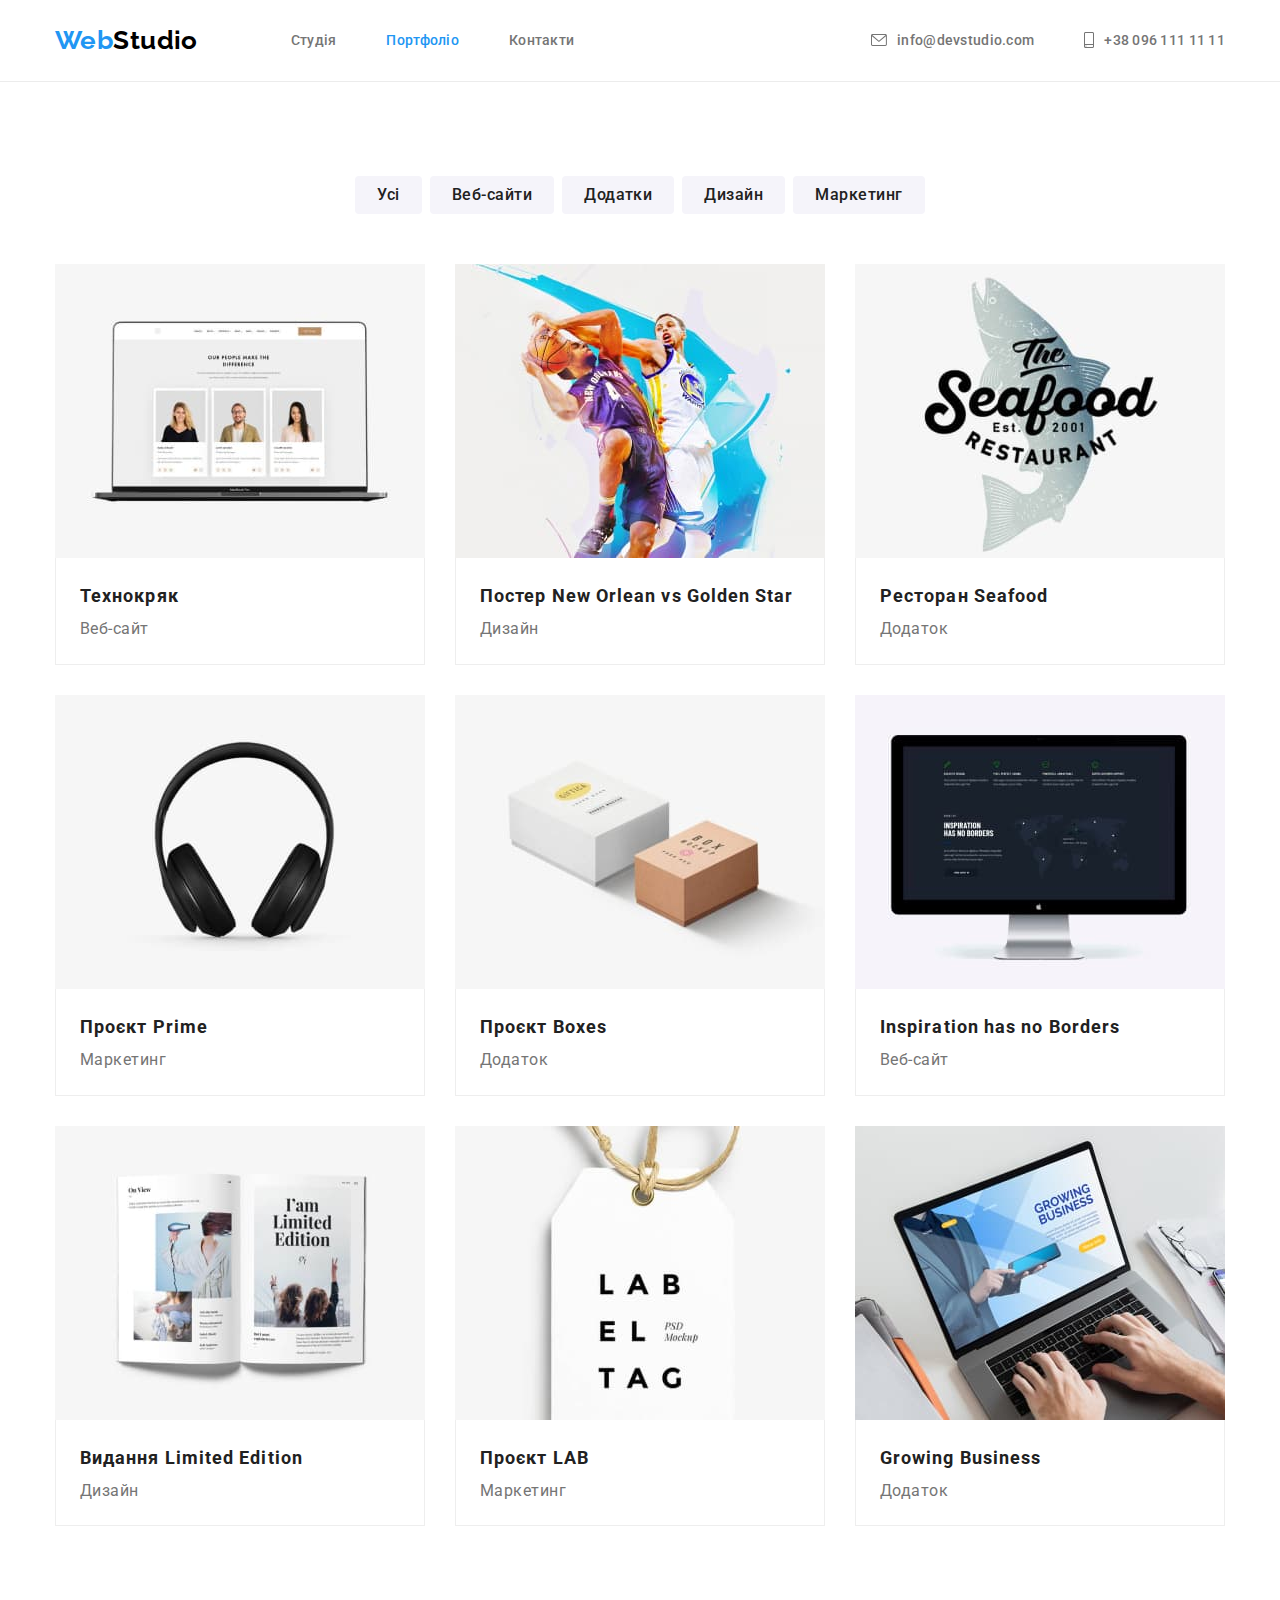
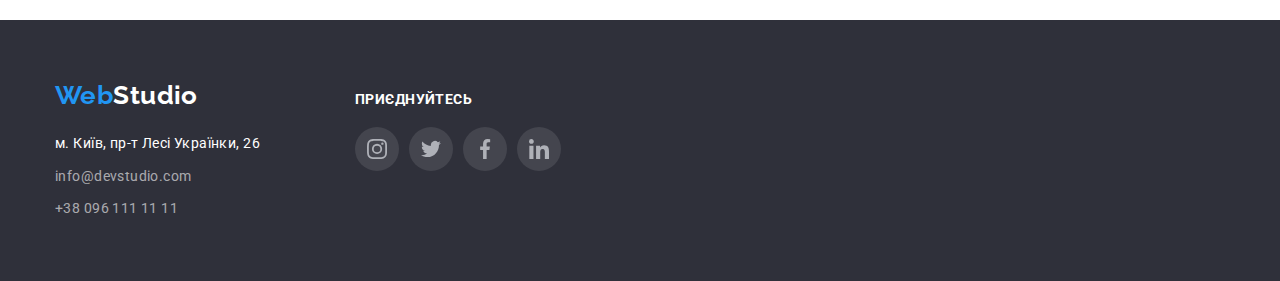
==== portfolio.html @ 28e197c4 "about" ====
<!DOCTYPE html>
<html lang="uk">
  <head>
    <meta charset="UTF-8" >
    <meta http-equiv="X-UA-Compatible" content="IE=edge" >
    <meta name="viewport" content="width=device-width, initial-scale=1.0" >
    <link
      href="https://fonts.googleapis.com/css2?family=Raleway:wght@700&family=Roboto:wght@400;500;700;900&display=swap"
      rel="stylesheet"
    >
    <title>Document</title>
    <link
      rel="stylesheet"
      href="https://cdnjs.cloudflare.com/ajax/libs/modern-normalize/1.1.0/modern-normalize.min.css"
    >
    <link rel="stylesheet" href="./style/style.css" >
  </head>

  <body>
    <header class="head">
      <div class="head-nav container">
        <nav class="navigation">
          <a href="./index.html" class="logo"
            ><span class="logo-first">Web</span
            ><span class="logo-second">Studio</span></a>
          <ul class="nav-list">
            <li class="list">
              <a class="nav-link link" href="./index.html">Студія</a>
            </li>
            <li class="list">
              <a class="nav-link link current" href="./portfolio.html"
                >Портфоліо</a>
            </li>
            <li class="list"><a class="nav-link link" href="">Контакти</a></li>
          </ul>
        </nav>
        <ul class="nav-contacts">
          <li class="list">
            <a class="link icon-link" href="mailto:info@devstudio.com">
              <svg class="icon" width="16" height="12">
                <use href="./image/symbol-defs.svg#icon-envelope"></use>
              </svg>
        
              <span>info@devstudio.com</span></a>
          </li>
        
          <li class="list">
            <a class="link icon-link" href="tel:380961111111">
              <svg class="icon icon-smartphone" width="10" height="16">
                <use href="./image/symbol-defs.svg#icon-smartphone"></use>
              </svg>
              <span>+38 096 111 11 11</span></a>
          </li>
        </ul>
      </div>
    </header>

   
    <main>
      <section class="portfolio section">
        <div class="container">
          <h1 class="visually-hidden">Портфоліо</h1>

          <ul class="button-list">
            <li class="list">
              <button class="radio-button" type="button">Усі</button>
            </li>
            <li class="list">
              <button class="radio-button" type="button">Веб-сайти</button>
            </li>
            <li class="list">
              <button class="radio-button" type="button">Додатки</button>
            </li>
            <li class="list">
              <button class="radio-button" type="button">Дизайн</button>
            </li>
            <li class="list">
              <button class="radio-button" type="button">Маркетинг</button>
            </li>
          </ul>

          <ul class="portfolio-list">
            <li class="card-group">
              <a class="work-link link" href="">
                <img
                  src="./image/project1.jpg"
                  alt="Ноутбук на якому зображен веб-сайт"
                  width="370">
                <div class="content-group">
                  <h2 class="work-title">Технокряк</h2>
                  <p class="work-text">Веб-сайт</p>
                </div></a>
            </li>

            <li class="card-group">
              <a class="work-link link" href="">
                <img
                  src="./image/project2.jpg"
                  alt="Постер New Orlean vs Golden Star"
                  width="370">
                <div class="content-group">
                  <h2 class="work-title">Постер New Orlean vs Golden Star</h2>
                  <p class="work-text">Дизайн</p>
                </div></a>
            </li>

            <li class="card-group">
              <a class="work-link link" href="">
                <img
                  src="./image/project3.jpg"
                  alt="Логотип ресторану"
                  width="370">
                <div class="content-group">
                  <h2 class="work-title">Ресторан Seafood</h2>
                  <p class="work-text">Додаток</p>
                </div></a>
            </li>

            <li class="card-group">
              <a class="work-link link" href="">
                <img src="./image/project4.jpg" alt="Навушники" width="370">
                <div class="content-group">
                  <h2 class="work-title">Проєкт Prime</h2>
                  <p class="work-text">Маркетинг</p>
                </div></a>
            </li>

            <li class="card-group">
              <a class="work-link link" href="">
                <img
                  src="./image/project5.jpg"
                  alt="Брендовані коробки"
                  width="370">
                <div class="content-group">
                  <h2 class="work-title">Проєкт Boxes</h2>
                  <p class="work-text">Додаток</p>
                </div></a>
            </li>

            <li class="card-group">
              <a class="work-link link" href="">
                <img
                  src="./image/project6.jpg"
                  alt="Компьютер на якому зображен веб-сайт"
                  width="370">
                <div class="content-group">
                  <h2 class="work-title">Inspiration has no Borders</h2>
                  <p class="work-text">Веб-сайт</p>
                </div></a>
            </li>

            <li class="card-group">
              <a class="work-link link" href="">
                <img src="./image/project7.jpg" alt="Журнал" width="370">
                <div class="content-group">
                  <h2 class="work-title">Видання Limited Edition</h2>
                  <p class="work-text">Дизайн</p>
                </div></a>
            </li>

            <li class="card-group">
              <a class="work-link link" href="">
                <img
                  src="./image/project8.jpg"
                  alt="Брендована бірка"
                  width="370">
                <div class="content-group">
                  <h2 class="work-title">Проєкт LAB</h2>
                  <p class="work-text">Маркетинг</p>
                </div></a>
            </li>

            <li class="card-group">
              <a class="work-link link" href="">
                <img src="./image/project9.jpg" alt="Ноутбук" width="370">
                <div class="content-group">
                  <h2 class="work-title">Growing Business</h2>
                  <p class="work-text">Додаток</p>
                </div></a>
            </li>
          </ul>
        </div>
      </section>
    </main>

    <footer class="footer">
      <div class="container footer-items">
        <div class="footer-width">
          <a href="" class="logo logo-footer"><span class="logo-first">Web</span><span class="logo-second">Studio</span></a>
    
          <address class="address">
            <ul class="list-address">
              <li class="item-address">
                <a class="link address" href="https://goo.gl/maps/Pagps6kGKoPbUCYeA">м. Київ, пр-т Лесі Українки, 26</a>
              </li>
              <li class="item-contact">
                <a class="link" href="mailto:info@devstudio.com">info@devstudio.com</a>
              </li>
              <li class="item-contact">
                <a class="link" href="tel:380961111111">+38 096 111 11 11</a>
              </li>
            </ul>
          </address>
        </div>
    
        <div class="footer-width">
          <p class="title-icon">приєднуйтесь</p>
          <ul class="footer-icons-group">
            <li><a class="social" href="">
                <svg class="social-icon" width="20" height="20">
                  <use href="./image/symbol-defs.svg#icon-instagram"></use>
                </svg>
              </a></li>
            <li><a class="social" href="">
                <svg class="social-icon" width="20" height="20">
                  <use href="./image/symbol-defs.svg#icon-twitter"></use>
                </svg>
              </a></li>
            <li><a class="social" href="">
                <svg class="social-icon" width="20" height="20">
                  <use href="./image/symbol-defs.svg#icon-facebook"></use>
                </svg>
              </a></li>
            <li><a class="social" href="">
                <svg class="social-icon" width="20" height="20">
                  <use href="./image/symbol-defs.svg#icon-linkedin"></use>
                </svg>
              </a></li>
          </ul>
        </div>
      </div>
    </footer>
  </body>
</html>
---- style/style.css ----
:root {
  --primary-text-color: #757575;
  --titly-text-color: #212121;
  --accent-color: #2196f3;
  --active-button: #188CE8;
  --whity-color: #ffffff;
  --background-color: #f5f4fa;
  --background-dark: #2f303a;
  --black: #000000;
  --icon-color: #AFB1B8;
}

/* general */

body {
  color: var(--primary-text-color);
  font-family: Roboto, sans-serif;
  font-size: 14px;
  letter-spacing: 0.03em;
  background-color: var(--whity-color);
}

.container {
  width: 1200px;
  margin-left: auto;
  margin-right: auto;
  padding-left: 15px;
  padding-right: 15px;
}

h2,
h3,
p,
ul {
    margin-top: 0;
    margin-bottom: 0px;
}

ul {
  padding-left: 0;
}

img {
  display: block;
}

li {
  list-style: none;
}

.section {
  padding-top: 94px;
  padding-bottom: 94px;
}

h2.title {
  color: var(--titly-text-color);
  font-weight: 700;
  font-size: 36px;
  line-height: 1.16;
  margin-bottom: 50px;
  text-align: center;
}

/* Header */


.logo {
  padding-top: 24px;
  padding-bottom: 24px;

  font-family: Raleway, sans-serif;
  font-weight: 700;
  font-size: 26px;
  line-height: 1.2;
  text-align: left;

  text-decoration: none;
}

.logo .logo-first {
  color: var(--accent-color);
}

.logo .logo-second {
  color: var(--black);
}

.head-nav li {
  list-style: none;
}

.head-nav {
  display: flex;
  align-items: center;
}

.head-nav .link {
  display: block;
  padding-top: 32px;
  padding-bottom: 32px;

  font-weight: 500;
  font-size: 14px;
  line-height: 1.2;
  text-align: center;
  letter-spacing: 0.02em;
  text-decoration: none;
  color: var(--primary-text-color);
}

.head-nav .link:hover,
.head-nav .link:focus {
  color: var(--accent-color);
}

.navigation .current {
  color: var(--accent-color);
}

.head {
  border-bottom: 1px #ececec solid;
}

.navigation {
  display: flex;
  align-items: center;
}

.nav-list {
  display: flex;
}

.nav-list .list:not(:first-child) {
  margin-left: 50px;
}

.nav-list .list:first-child {
  margin-left: 93px;
}

.nav-contacts {
  display: flex;
  margin-left: auto;
}

.nav-contacts .list:not(:first-child) {
  margin-left: 50px;
}

.link.icon-link {
   display: flex;
   align-items: center;  
}

.icon {
  display: block;
 
  fill: currentColor;
  margin-right: 10px;
}



/* Hero */

.hero {
  max-width: 100%;
  height: 600px;
  margin-left: auto;
  margin-right: auto;
  padding-top: 200px;
  padding-bottom: 200px;

  background-image: linear-gradient(180deg, rgba(47, 48, 58, 0.4) 0%, rgba(47, 48, 58, 0.4) 100%), url(../image/hero.jpg);
  background-repeat: no-repeat;
  background-size: cover;
  background-position: center;

  text-align: center;
  background-color: var(--background-dark);
}

.hero-title {
  margin-top: 0;
  margin-bottom: 30px;
  margin-left: auto;
  margin-right: auto;
  width: 696px;

  font-weight: 900;
  font-size: 44px;
  line-height: 1.36;
  letter-spacing: 0.06em;

  text-transform: uppercase;
  color: var(--whity-color);
}

.button {
  cursor: pointer;
  color: var(--whity-color);
  background-color: var(--accent-color);
  font-family: inherit;
  font-weight: 700;
  font-size: 16px;
  line-height: 1.88;
  letter-spacing: 0.06em;
  
  display: flex;
  align-items: center;
  justify-content: center;
  margin-left: auto;
  margin-right: auto;
  width: 216px;
  height: 50px;
  border-radius: 4px;
  border: none;
}

.button:active, 
.button:hover,
 .button:focus{
  background-color: var(--active-button);
  box-shadow: 0px 4px 4px rgba(0, 0, 0, 0.15);
}

/* Features */

.visually-hidden {
  position: absolute;
  width: 1px;
  height: 1px;
  margin: -1px;
  border: 0;
  padding: 0;

  white-space: nowrap;
  clip-path: inset(100%);
  clip: rect(0 0 0 0);
  overflow: hidden;
}

.features-list {
  display: flex;
  gap: 30px;
}

.features-group {
  flex-basis: calc((100% - 90px)/4);
}

.icon-wrapper {
  display: flex;
  background-color: #F5F4FA;
  height: 120px;
  width: 100%;
  margin-bottom: 30px;
  align-items: center;
  justify-content: center;
}

.icon-features {
  width: 70px;
  height: 70px;
}

.features-list {
  list-style: none;
}

.features-list .title {
  margin-top: 0;
  margin-bottom: 10px;

  font-weight: 700;
  line-height: 1.14;
  text-align: left;
  font-size: 14px;

  color: var(--titly-text-color);
}

.features-list .text {
  line-height: 1.71;
  text-align: left;
}

/* About */

.about.section {
  padding-top: 0;
}
.about-title {
  margin-bottom: 50px;
  text-align: center;
}

.about-list {
  display: flex;
  gap: 30px;
  list-style: none;
}

.about-group {
  position: relative;
  flex-basis: calc((100% - 60px)/3);
}

.about-label {
  position: absolute;
  bottom: 0;
  left: 0;
  height: 70px;
  width: 100%;
  
  padding-top: 27px;
  padding-bottom: 27px;

  font-weight: 700;
  font-size: 14px;
  line-height: 1.14;
  text-align: center;
  letter-spacing: 0.03em;
  text-transform: uppercase;
  color: var(--whity-color);
  background-color: rgba(47, 48, 58, 0.8);;
}

/* Team */

.team {
  text-align: center;
  background-color: var(--background-color);
}

.team-list {
  display: flex;
  gap: 30px;

  list-style: none;
}

.team-member {
  flex-basis: calc((100% - 90px)/4);

  border-radius: 0px 0px 4px 4px;
  box-shadow: 0px 1px 3px rgba(0, 0, 0, 0.12), 0px 1px 1px rgba(0, 0, 0, 0.14), 0px 2px 1px rgba(0, 0, 0, 0.2);
  background-color: var(--whity-color);
}

.team-content {
  padding-top: 30px;
  padding-bottom: 30px;
  padding-right: 30px;
  padding-left: 30px;
}

.team-list .name {
  margin-bottom: 10px;

  color: var(--titly-text-color);

  font-weight: 500;
  font-size: 16px;
  line-height: 1.19;
  text-align: center;
}

.team-list .position {
  font-size: 16px;
  line-height: 1.19;
  margin-bottom: 16px;
}

.icons-group {
  display: flex;
  gap: 10px; 
  list-style: none;
}

.social {
  display: flex;
  align-items: center;
  justify-content: center;
  width: 44px;
  height: 44px;
  color: var(--icon-color);
  
  border-radius: 55px;
  background-color: var(--whity-color);
  
}
    
.social:hover {
  background-color: var(--accent-color);
  color: var(--whity-color);
}

.social-icon {
  fill: currentColor;
}



/* clients */

.logo-list {
  display: flex;
  gap: 30px;
  list-style: none;
}

.logo-wrapper {
  flex-basis: calc((100% - 150px)/6);
}

.client-wrapper {
  height: 92px;
  width: 100%;

  display: flex;
  justify-content: center;
  align-items: center;
  color: var(--icon-color);
  
  border: 1px solid var(--icon-color);
  border-radius: 4px; 
  
}

.client-wrapper:hover,
.client-wrapper:focus {
    border: 1px solid var(--accent-color);
    color: var(--accent-color);
} 

.client {
  width: 106px;
  height: 60px; 
  fill: currentColor;
}


/* Footer */

.footer {
  padding-top: 60px;
  padding-bottom: 60px;
  background-color: var(--background-dark);
}



.address li {
  list-style: none;
}

.footer .logo-second {
  color: var(--whity-color);
}

.footer .link:hover,
.footer .link:focus {
  color: var(--accent-color);
}

.footer .logo.logo-footer {
  display: block;
  margin-bottom: 20px;
  padding: 0;
}

.footer .link {
  display: inline-block;
  line-height: 1.71;
  text-align: left;
  font-style: normal;
  text-decoration: none;
  color: rgba(255, 255, 255, 0.6);
}

.footer .address {
  color: var(--whity-color);
}


.list-address .item-contact {
  margin-top: 9px;
}

.footer-items {
  display: flex;
  gap: 30px;
  align-items: baseline;
}

.footer .footer-width {
  flex-basis: calc((100% - 90px)/4);
}

.footer .title-icon {
  margin-bottom: 20px;

  font-weight: 700;
  font-size: 14px;
  line-height: 16px;
  letter-spacing: 0.03em;
  text-transform: uppercase;
  
  color: var(--whity-color);
}

.footer-icons-group {
  display: flex;
  gap: 10px;
  list-style: none;
}

.footer-icons-group .social {
  fill: var(--whity-color);
  background-color: rgba(255, 255, 255, 0.1);
}

.footer-icons-group .social:hover {
  background-color: var(--accent-color)
}

/* Portfolio */

.button-list li {
  list-style: none;
}

.button-list {
  display: flex;
  justify-content: center;
  margin-bottom: 50px;
}

.button-list .list:not(:last-child) {
  margin-right: 8px;
}

.portfolio .radio-button {
  padding: 6px 22px 6px 22px;
  border-radius: 4px;
  border: none;

  cursor: pointer;
  font-family: inherit;
  font-size: 16px;
  font-weight: 500;
  line-height: 1.62;
  text-align: center;
  letter-spacing: 0.03em;
  color: var(--titly-text-color);
  background-color: var(--background-color);
}

.portfolio .radio-button:active,
.portfolio .radio-button:hover,
.portfolio .radio-button:focus {
  background-color: var(--accent-color);
  color: var(--whity-color);
  box-shadow: 0px 3px 1px rgba(0, 0, 0, 0.1), 0px 1px 2px rgba(0, 0, 0, 0.08), 0px 2px 2px rgba(0, 0, 0, 0.12);
    border-radius: 4px;
}

.portfolio-list {
  display: flex;
  flex-wrap: wrap;
  gap: 30px;
  
  list-style: none;
}

.card-group {
  flex-basis: calc((100% - 60px)/3);
  
}

.work-link.link:hover {
  display: block;
  box-shadow: 0px 1px 1px rgba(0, 0, 0, 0.12), 0px 4px 4px rgba(0, 0, 0, 0.06), 1px 4px 6px rgba(0, 0, 0, 0.16);
}

.content-group {
  border-left: 1px solid #eeeeee;
  border-bottom: 1px solid #eeeeee;
  border-right: 1px solid #eeeeee;
  padding: 20px 24px;
}

.work-link {
  text-decoration: none;
}

.portfolio-list .work-title {
  font-size: 18px;
  font-weight: 700;
  line-height: 2;
  letter-spacing: 0.06em;
  color: var(--titly-text-color);
}

.work-text {
  font-size: 16px;
  line-height: 1.87;
  letter-spacing: 0.03em;
  color: var(--primary-text-color);
}
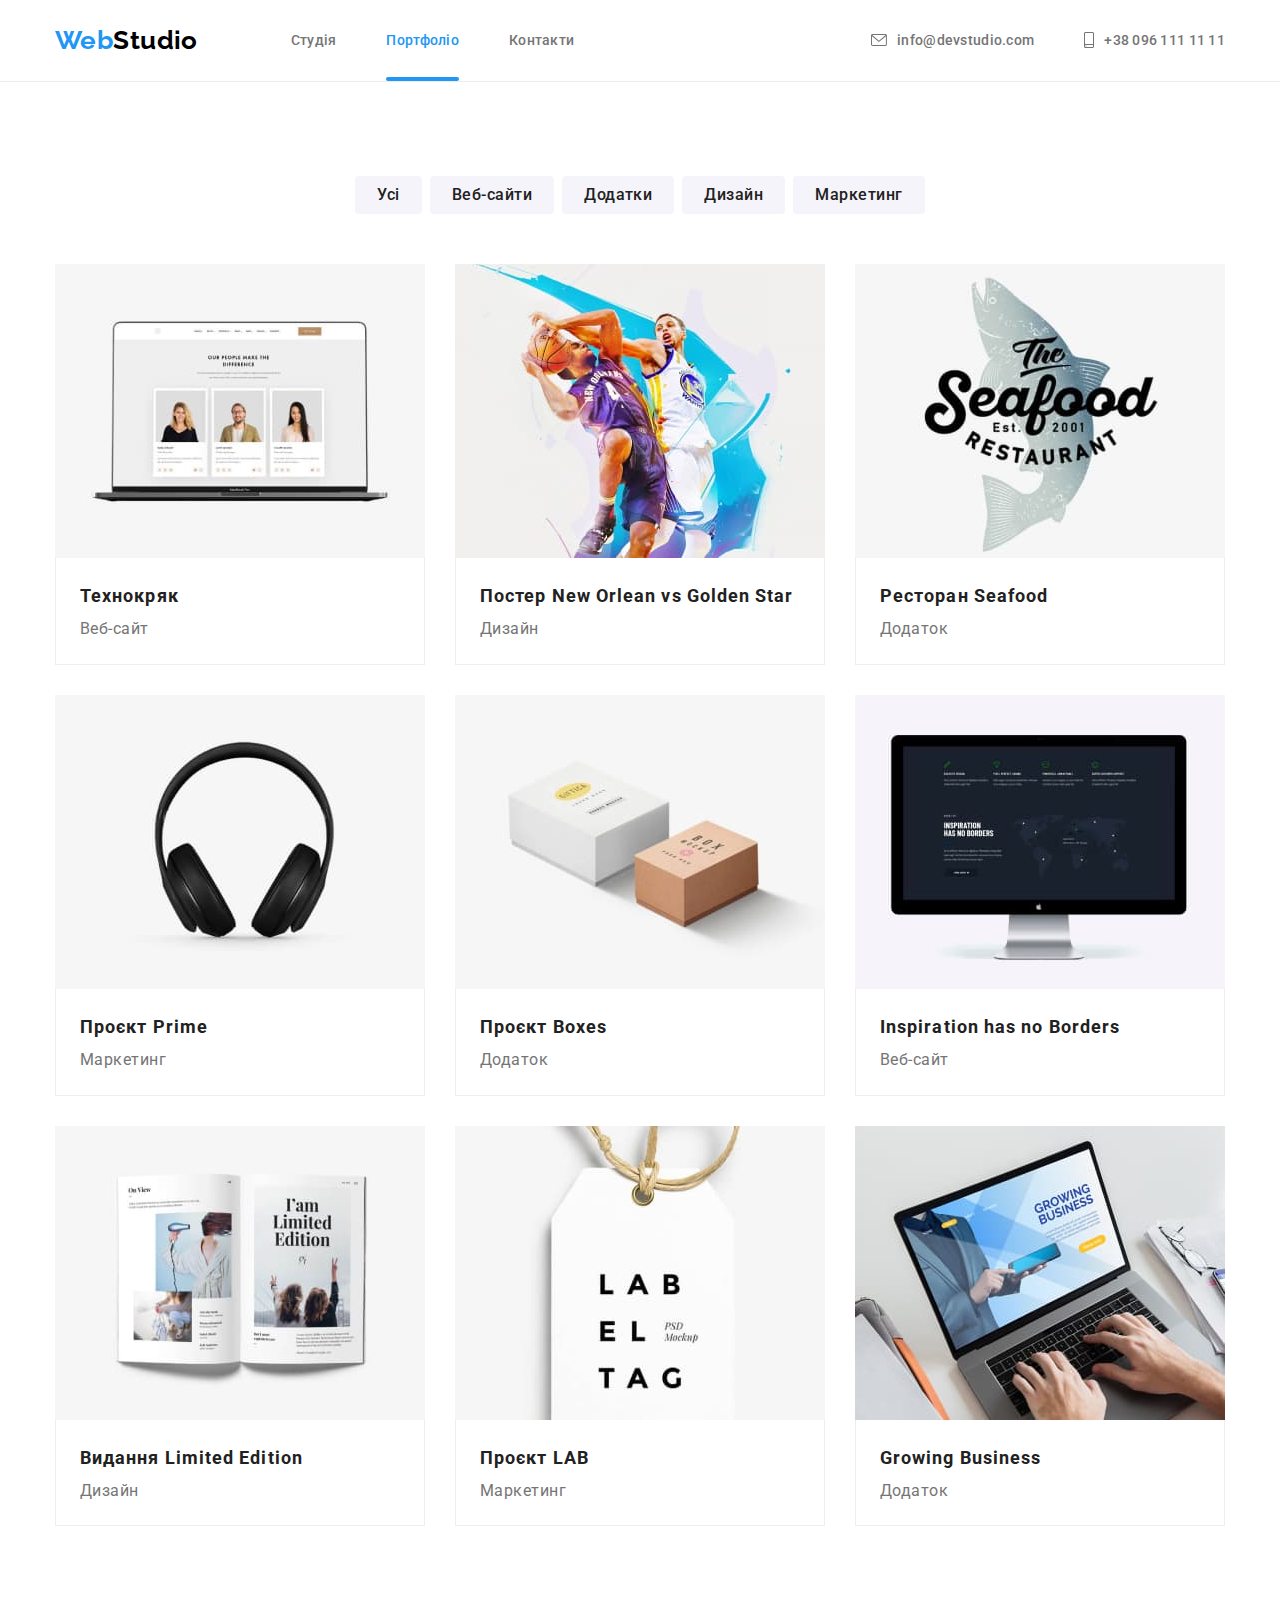
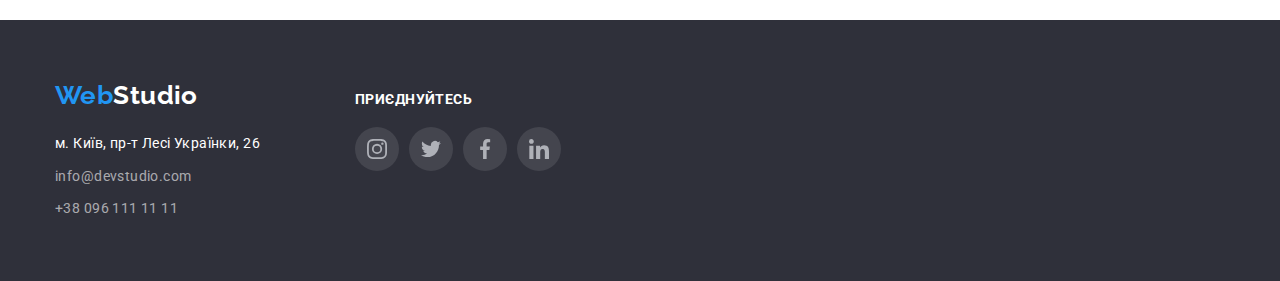
==== commit 983b5943: "card overlay" ====
--- a/portfolio.html
+++ b/portfolio.html
@@ -82,10 +82,17 @@
           <ul class="portfolio-list">
             <li class="card-group">
               <a class="work-link link" href="">
+                <div class="trumb">
                 <img
                   src="./image/project1.jpg"
                   alt="Ноутбук на якому зображен веб-сайт"
                   width="370">
+                  <div class="overlay">
+                    <p class="overlay-text">Ресурс пропонує комплексні пропозиції з різним рівнем функціоналу та сервісів. Все це
+                      дозволить відвідувачу отримати
+                      вичерпні відомості про компанію чи приватну особу.</p>
+                  </div>
+                  </div>
                 <div class="content-group">
                   <h2 class="work-title">Технокряк</h2>
                   <p class="work-text">Веб-сайт</p>
@@ -94,10 +101,16 @@
 
             <li class="card-group">
               <a class="work-link link" href="">
+                <div class="trumb">
                 <img
                   src="./image/project2.jpg"
                   alt="Постер New Orlean vs Golden Star"
                   width="370">
+                  <div class="overlay">
+                    <p class="overlay-text">Ресурс пропонує комплексні пропозиції з різним рівнем функціоналу та сервісів. Все це дозволить відвідувачу отримати
+                    вичерпні відомості про компанію чи приватну особу.</p>
+                  </div>
+                  </div>
                 <div class="content-group">
                   <h2 class="work-title">Постер New Orlean vs Golden Star</h2>
                   <p class="work-text">Дизайн</p>
@@ -106,10 +119,17 @@
 
             <li class="card-group">
               <a class="work-link link" href="">
+                <div class="trumb">
                 <img
                   src="./image/project3.jpg"
                   alt="Логотип ресторану"
                   width="370">
+                  <div class="overlay">
+                    <p class="overlay-text">Ресурс пропонує комплексні пропозиції з різним рівнем функціоналу та сервісів. Все це
+                      дозволить відвідувачу отримати
+                      вичерпні відомості про компанію чи приватну особу.</p>
+                  </div>
+                  </div>
                 <div class="content-group">
                   <h2 class="work-title">Ресторан Seafood</h2>
                   <p class="work-text">Додаток</p>
@@ -118,7 +138,14 @@
 
             <li class="card-group">
               <a class="work-link link" href="">
+                <div class="trumb">
                 <img src="./image/project4.jpg" alt="Навушники" width="370">
+                <div class="overlay">
+                  <p class="overlay-text">Ресурс пропонує комплексні пропозиції з різним рівнем функціоналу та сервісів. Все це
+                    дозволить відвідувачу отримати
+                    вичерпні відомості про компанію чи приватну особу.</p>
+                </div>
+                </div>
                 <div class="content-group">
                   <h2 class="work-title">Проєкт Prime</h2>
                   <p class="work-text">Маркетинг</p>
@@ -127,10 +154,17 @@
 
             <li class="card-group">
               <a class="work-link link" href="">
+                <div class="trumb">
                 <img
                   src="./image/project5.jpg"
                   alt="Брендовані коробки"
                   width="370">
+                  <div class="overlay">
+                    <p class="overlay-text">Ресурс пропонує комплексні пропозиції з різним рівнем функціоналу та сервісів. Все це
+                      дозволить відвідувачу отримати
+                      вичерпні відомості про компанію чи приватну особу.</p>
+                  </div>
+                  </div>
                 <div class="content-group">
                   <h2 class="work-title">Проєкт Boxes</h2>
                   <p class="work-text">Додаток</p>
@@ -139,10 +173,17 @@
 
             <li class="card-group">
               <a class="work-link link" href="">
+                <div class="trumb">
                 <img
                   src="./image/project6.jpg"
                   alt="Компьютер на якому зображен веб-сайт"
                   width="370">
+                  <div class="overlay">
+                    <p class="overlay-text">Ресурс пропонує комплексні пропозиції з різним рівнем функціоналу та сервісів. Все це
+                      дозволить відвідувачу отримати
+                      вичерпні відомості про компанію чи приватну особу.</p>
+                  </div>
+                  </div>
                 <div class="content-group">
                   <h2 class="work-title">Inspiration has no Borders</h2>
                   <p class="work-text">Веб-сайт</p>
@@ -151,7 +192,14 @@
 
             <li class="card-group">
               <a class="work-link link" href="">
+                <div class="trumb">
                 <img src="./image/project7.jpg" alt="Журнал" width="370">
+                <div class="overlay">
+                  <p class="overlay-text">Ресурс пропонує комплексні пропозиції з різним рівнем функціоналу та сервісів. Все це
+                    дозволить відвідувачу отримати
+                    вичерпні відомості про компанію чи приватну особу.</p>
+                </div>
+                </div>
                 <div class="content-group">
                   <h2 class="work-title">Видання Limited Edition</h2>
                   <p class="work-text">Дизайн</p>
@@ -160,10 +208,17 @@
 
             <li class="card-group">
               <a class="work-link link" href="">
+                <div class="trumb">
                 <img
                   src="./image/project8.jpg"
                   alt="Брендована бірка"
                   width="370">
+                  <div class="overlay">
+                    <p class="overlay-text">Ресурс пропонує комплексні пропозиції з різним рівнем функціоналу та сервісів. Все це
+                      дозволить відвідувачу отримати
+                      вичерпні відомості про компанію чи приватну особу.</p>
+                  </div>
+                  </div>
                 <div class="content-group">
                   <h2 class="work-title">Проєкт LAB</h2>
                   <p class="work-text">Маркетинг</p>
@@ -172,7 +227,14 @@
 
             <li class="card-group">
               <a class="work-link link" href="">
+                <div class="trumb">
                 <img src="./image/project9.jpg" alt="Ноутбук" width="370">
+                <div class="overlay">
+                  <p class="overlay-text">Ресурс пропонує комплексні пропозиції з різним рівнем функціоналу та сервісів. Все це
+                    дозволить відвідувачу отримати
+                    вичерпні відомості про компанію чи приватну особу.</p>
+                </div>
+                </div>
                 <div class="content-group">
                   <h2 class="work-title">Growing Business</h2>
                   <p class="work-text">Додаток</p>
--- a/style/style.css
+++ b/style/style.css
@@ -8,6 +8,8 @@
   --background-dark: #2f303a;
   --black: #000000;
   --icon-color: #AFB1B8;
+  --transition-timing-function: cubic-bezier(0.4, 0, 0.2, 1);
+  --duration: 250ms;
 }
 
 /* general */
@@ -107,6 +109,10 @@
   letter-spacing: 0.02em;
   text-decoration: none;
   color: var(--primary-text-color);
+
+  transition-property: color;
+  transition-duration: var(--duration);
+  transition-timing-function: var(--transition-timing-function);
 }
 
 .head-nav .link:hover,
@@ -116,6 +122,23 @@
 
 .navigation .current {
   color: var(--accent-color);
+}
+
+.nav-list .list {
+  position: relative;
+}
+
+.nav-link.link.current::after {
+  content: "";
+  position: absolute;
+  bottom: 0;
+  left: 0;
+  width: 100%;
+  height: 4px;
+  
+  display: block;
+  border-radius: 2px;
+  background-color: var(--accent-color);
 }
 
 .head {
@@ -159,8 +182,6 @@
   fill: currentColor;
   margin-right: 10px;
 }
-
-
 
 /* Hero */
 
@@ -216,6 +237,10 @@
   height: 50px;
   border-radius: 4px;
   border: none;
+
+  transition-property: background-color, box-shadow;
+  transition-duration: var(--duration);
+  transition-timing-function: var(--transition-timing-function);
 }
 
 .button:active, 
@@ -291,6 +316,7 @@
 .about.section {
   padding-top: 0;
 }
+
 .about-title {
   margin-bottom: 50px;
   text-align: center;
@@ -303,20 +329,24 @@
 }
 
 .about-group {
+  display: flex;
   position: relative;
   flex-basis: calc((100% - 60px)/3);
 }
 
+.label-wrapper {
+   position: absolute;
+    bottom: 0;
+    left: 0;
+    height: 70px;
+    width: 100%;
+    display: flex;
+    align-items: center;
+    justify-content: center;
+    background-color: rgba(47, 48, 58, 0.8);
+}
+
 .about-label {
-  position: absolute;
-  bottom: 0;
-  left: 0;
-  height: 70px;
-  width: 100%;
-  
-  padding-top: 27px;
-  padding-bottom: 27px;
-
   font-weight: 700;
   font-size: 14px;
   line-height: 1.14;
@@ -324,8 +354,8 @@
   letter-spacing: 0.03em;
   text-transform: uppercase;
   color: var(--whity-color);
-  background-color: rgba(47, 48, 58, 0.8);;
-}
+}
+
 
 /* Team */
 
@@ -389,7 +419,10 @@
   
   border-radius: 55px;
   background-color: var(--whity-color);
-  
+
+  transition-property: color, background-color;
+    transition-duration: var(--duration);
+    transition-timing-function: var(--transition-timing-function);
 }
     
 .social:hover {
@@ -401,8 +434,6 @@
   fill: currentColor;
 }
 
-
-
 /* clients */
 
 .logo-list {
@@ -426,6 +457,10 @@
   
   border: 1px solid var(--icon-color);
   border-radius: 4px; 
+
+  transition-property: color, border;
+    transition-duration: var(--duration);
+    transition-timing-function: var(--transition-timing-function);
   
 }
 
@@ -450,8 +485,6 @@
   background-color: var(--background-dark);
 }
 
-
-
 .address li {
   list-style: none;
 }
@@ -460,10 +493,6 @@
   color: var(--whity-color);
 }
 
-.footer .link:hover,
-.footer .link:focus {
-  color: var(--accent-color);
-}
 
 .footer .logo.logo-footer {
   display: block;
@@ -478,6 +507,15 @@
   font-style: normal;
   text-decoration: none;
   color: rgba(255, 255, 255, 0.6);
+
+  transition-property: color;
+  transition-duration: var(--duration);
+  transition-timing-function: var(--transition-timing-function);
+}
+
+.footer .link:hover,
+.footer .link:focus {
+  color: var(--accent-color);
 }
 
 .footer .address {
@@ -520,6 +558,12 @@
 .footer-icons-group .social {
   fill: var(--whity-color);
   background-color: rgba(255, 255, 255, 0.1);
+
+  transition-property: background-color;
+  transition-duration: var(--duration);
+  transition-timing-function: var(--transition-timing-function);
+
+
 }
 
 .footer-icons-group .social:hover {
@@ -556,6 +600,10 @@
   letter-spacing: 0.03em;
   color: var(--titly-text-color);
   background-color: var(--background-color);
+
+  transition-property: color, box-shadow, background-color;
+    transition-duration: var(--duration);
+    transition-timing-function: var(--transition-timing-function);
 }
 
 .portfolio .radio-button:active,
@@ -578,6 +626,12 @@
 .card-group {
   flex-basis: calc((100% - 60px)/3);
   
+}
+
+.work-link.link {
+transition-property: box-shadow;
+transition-duration: var(--duration);
+transition-timing-function: var(--transition-timing-function);
 }
 
 .work-link.link:hover {
@@ -610,3 +664,40 @@
   letter-spacing: 0.03em;
   color: var(--primary-text-color);
 }
+
+.trumb {
+  position: relative;
+  overflow: hidden;
+}
+
+.overlay {
+  position: absolute;
+  top: 0;
+  left: 0;
+  width: 100%;
+  height: 100%;
+
+  background-color: rgba(33, 150, 243, 0.9);
+  
+  transform: translateY(101%);
+  transition-property: transform;
+  transition-duration: var(--duration);
+  transition-timing-function: var(--transition-timing-function);
+}
+
+.overlay-text {
+  font-weight: 400;
+  font-size: 18px;
+  line-height: 1.555;
+  letter-spacing: 0.03em;
+  
+  color: var(--whity-color);
+
+  padding-left: 24px;
+  padding-right: 24px;
+  padding-top: 63px;
+}
+
+.work-link.link:hover .overlay {
+  transform: translateY(0%);
+}